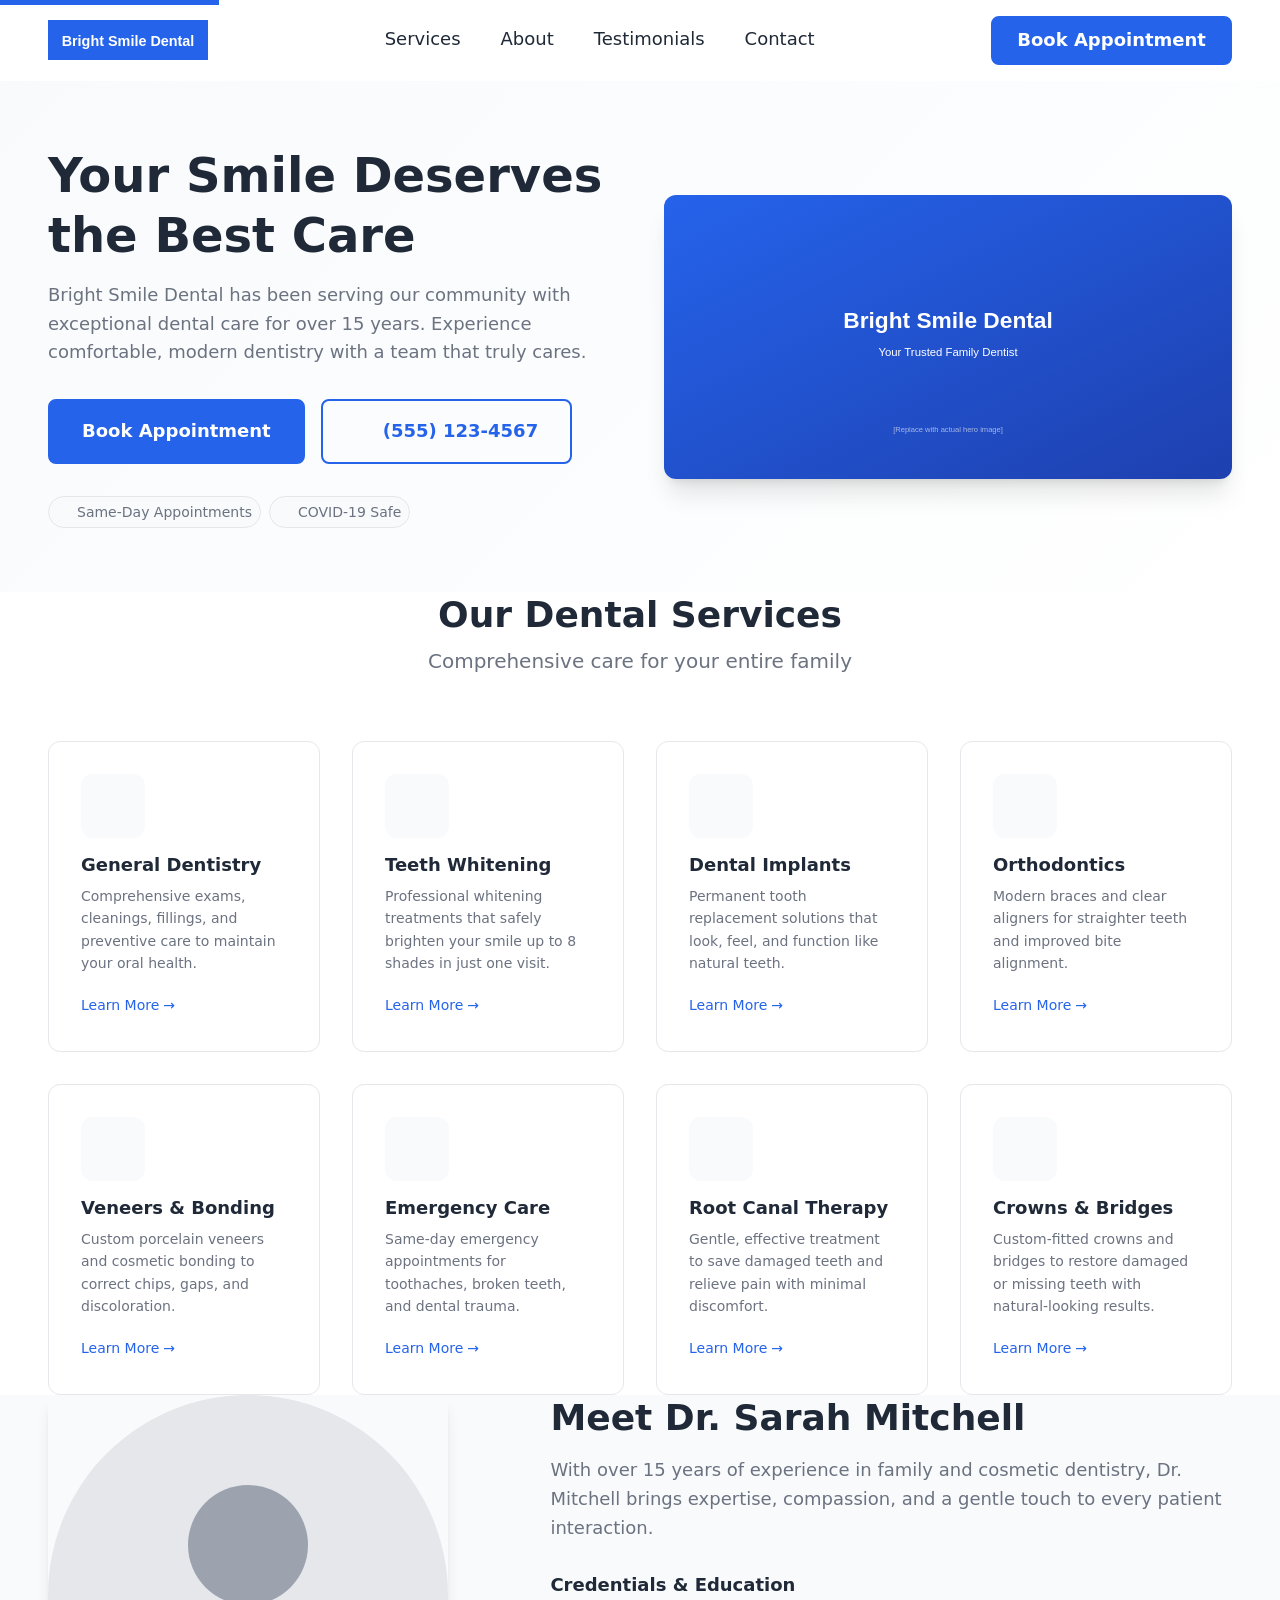
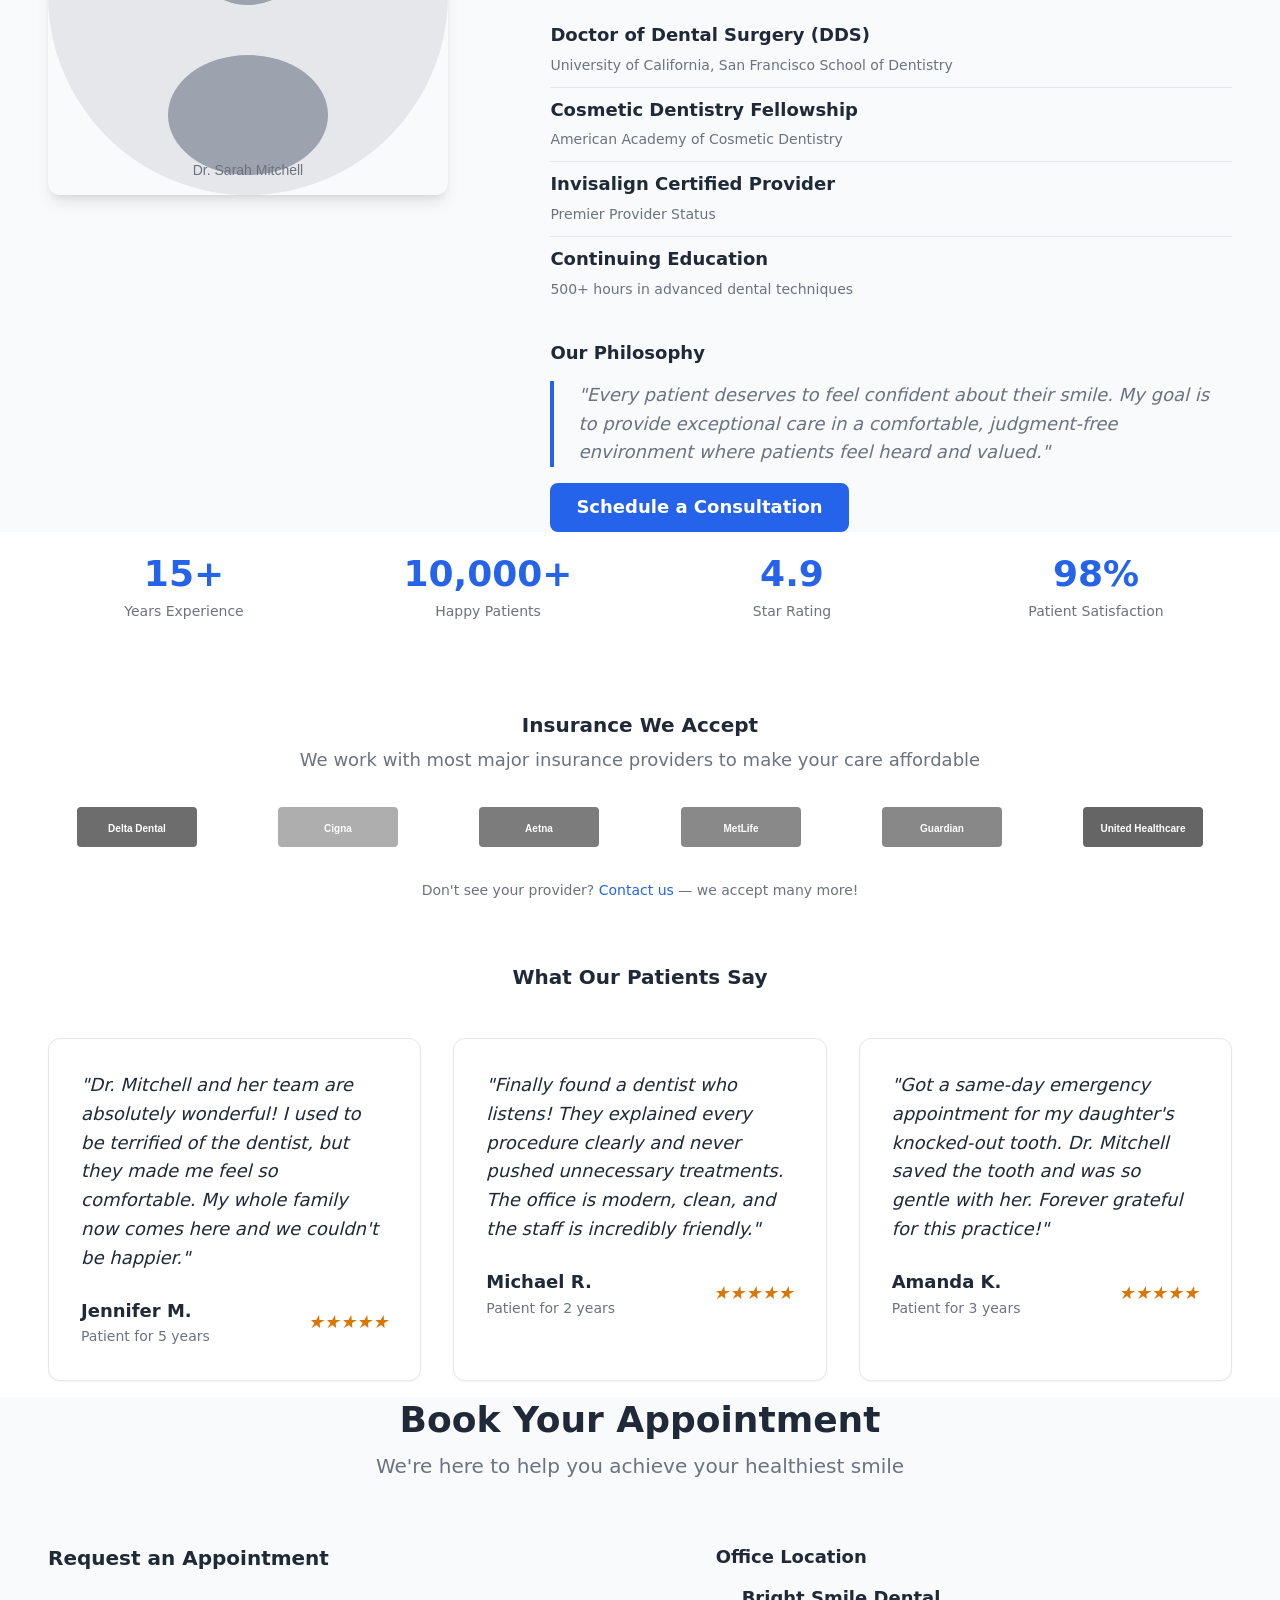
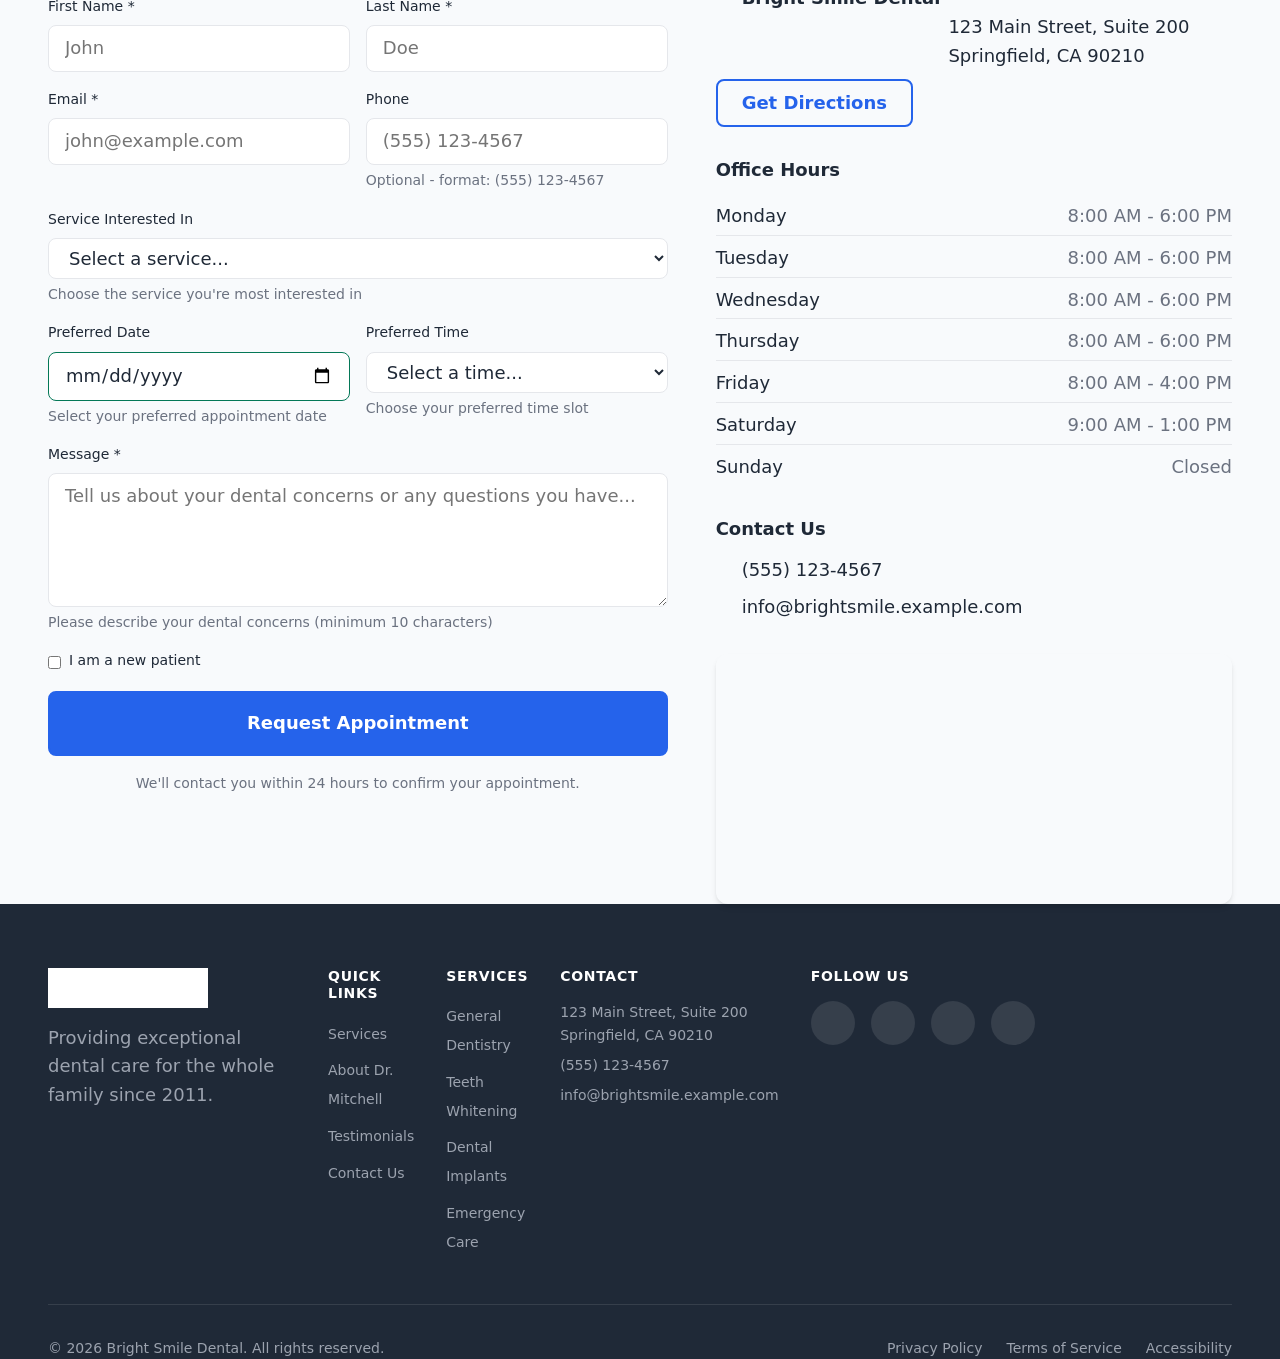
==== index.html @ 05faec95 "feat(a11y): Add aria-labels to service card Learn More links" ====
<!DOCTYPE html>
<html lang="en">
<head>
  <meta charset="UTF-8">
  <meta name="viewport" content="width=device-width, initial-scale=1.0">
  <meta name="description" content="Bright Smile Dental - Professional dental care in your community. Offering general dentistry, cosmetic procedures, and emergency services. Book your appointment today.">
  <meta name="keywords" content="dentist, dental care, teeth cleaning, cosmetic dentistry, dental implants, teeth whitening, emergency dentist">
  <meta name="author" content="Bright Smile Dental">
  <meta name="robots" content="index, follow">
  
  <!-- Open Graph -->
  <meta property="og:title" content="Bright Smile Dental - Your Trusted Family Dentist">
  <meta property="og:description" content="Professional dental care for the whole family. Book your appointment today.">
  <meta property="og:type" content="website">
  <meta property="og:url" content="https://brightsmile.example.com">
  <meta property="og:image" content="images/hero/og-placeholder.svg">
  <meta property="og:site_name" content="Bright Smile Dental">
  
  <!-- Twitter Card -->
  <meta name="twitter:card" content="summary_large_image">
  <meta name="twitter:title" content="Bright Smile Dental - Your Trusted Family Dentist">
  <meta name="twitter:description" content="Professional dental care for the whole family. Book your appointment today.">
  <meta name="twitter:image" content="images/hero/og-placeholder.svg">
  
  <title>Bright Smile Dental - Your Trusted Family Dentist</title>
  
  <!-- Favicon -->
  <link rel="icon" type="image/svg+xml" href="images/logo.svg">
  
  <!-- Stylesheets -->
  <link rel="stylesheet" href="css/styles.css">
  
  <!-- Canonical URL -->
  <link rel="canonical" href="https://brightsmile.example.com/">
  
  <!-- JSON-LD Structured Data for Local Business (Dentist) -->
  <script type="application/ld+json">
  {
    "@context": "https://schema.org",
    "@type": "Dentist",
    "name": "Bright Smile Dental",
    "description": "Professional dental care for the whole family. Offering general dentistry, cosmetic procedures, dental implants, orthodontics, and emergency services.",
    "url": "https://brightsmile.example.com",
    "telephone": "+1-555-123-4567",
    "email": "info@brightsmile.example.com",
    "address": {
      "@type": "PostalAddress",
      "streetAddress": "123 Main Street, Suite 200",
      "addressLocality": "Springfield",
      "addressRegion": "CA",
      "postalCode": "90210",
      "addressCountry": "US"
    },
    "geo": {
      "@type": "GeoCoordinates",
      "latitude": "34.0522",
      "longitude": "-118.2437"
    },
    "openingHoursSpecification": [
      {
        "@type": "OpeningHoursSpecification",
        "dayOfWeek": ["Monday", "Tuesday", "Wednesday", "Thursday"],
        "opens": "08:00",
        "closes": "18:00"
      },
      {
        "@type": "OpeningHoursSpecification",
        "dayOfWeek": "Friday",
        "opens": "08:00",
        "closes": "16:00"
      },
      {
        "@type": "OpeningHoursSpecification",
        "dayOfWeek": "Saturday",
        "opens": "09:00",
        "closes": "13:00"
      }
    ],
    "priceRange": "$$",
    "image": "https://brightsmile.example.com/images/hero/og-placeholder.svg",
    "sameAs": [
      "https://facebook.com/brightsmile",
      "https://instagram.com/brightsmile",
      "https://twitter.com/brightsmile",
      "https://linkedin.com/company/brightsmile"
    ],
    "hasOfferCatalog": {
      "@type": "OfferCatalog",
      "name": "Dental Services",
      "itemListElement": [
        {
          "@type": "Offer",
          "itemOffered": {
            "@type": "Service",
            "name": "General Dentistry"
          }
        },
        {
          "@type": "Offer",
          "itemOffered": {
            "@type": "Service",
            "name": "Teeth Whitening"
          }
        },
        {
          "@type": "Offer",
          "itemOffered": {
            "@type": "Service",
            "name": "Dental Implants"
          }
        },
        {
          "@type": "Offer",
          "itemOffered": {
            "@type": "Service",
            "name": "Orthodontics"
          }
        },
        {
          "@type": "Offer",
          "itemOffered": {
            "@type": "Service",
            "name": "Veneers & Bonding"
          }
        },
        {
          "@type": "Offer",
          "itemOffered": {
            "@type": "Service",
            "name": "Emergency Dental Care"
          }
        }
      ]
    }
  }
  </script>
</head>
<body>
  <!-- Skip to main content link for accessibility -->
  <a href="#main" class="skip-link">Skip to main content</a>

  <!-- ============================================
       SECTION 1: HEADER
       Logo, Navigation, CTA Button
       ============================================ -->
  <header id="header" class="header" role="banner">
    <div class="container">
      <nav class="nav" role="navigation" aria-label="Main navigation">
        <a href="#" class="logo" aria-label="Bright Smile Dental - Home">
          <img src="images/logo.svg" alt="Bright Smile Dental logo" width="180" height="50">
        </a>
        
        <button type="button" class="nav-toggle" aria-expanded="false" aria-controls="nav-menu" aria-label="Toggle navigation menu">
          <span class="hamburger"></span>
        </button>
        
        <ul id="nav-menu" class="nav-menu">
          <li><a href="#services">Services</a></li>
          <li><a href="#about">About</a></li>
          <li><a href="#trust">Testimonials</a></li>
          <li><a href="#contact">Contact</a></li>
        </ul>
        
        <a href="#contact" class="btn btn--primary nav-cta">Book Appointment</a>
      </nav>
    </div>
  </header>

  <!-- ============================================
       SECTION 2: HERO
       Practice Name, Tagline, Book CTA
       ============================================ -->
  <section id="hero" class="hero" aria-labelledby="hero-title">
    <div class="container">
      <div class="hero-content">
        <h1 id="hero-title" class="hero-title">
          Your Smile Deserves the Best Care
        </h1>
        <p class="hero-tagline">
          Bright Smile Dental has been serving our community with exceptional dental care for over 15 years. 
          Experience comfortable, modern dentistry with a team that truly cares.
        </p>
        <div class="hero-ctas">
          <a href="#contact" class="btn btn--primary btn--large">Book Appointment</a>
          <a href="tel:+15551234567" class="btn btn--secondary btn--large">
            <svg class="icon" aria-hidden="true" width="20" height="20">
              <use href="images/icons/phone.svg#icon"></use>
            </svg>
            (555) 123-4567
          </a>
        </div>
        <div class="hero-badges">
          <span class="badge">
            <svg class="icon" aria-hidden="true" width="16" height="16">
              <use href="images/icons/clock.svg#icon"></use>
            </svg>
            Same-Day Appointments
          </span>
          <span class="badge">
            <svg class="icon" aria-hidden="true" width="16" height="16">
              <use href="images/icons/shield.svg#icon"></use>
            </svg>
            COVID-19 Safe
          </span>
        </div>
      </div>
      <div class="hero-image">
        <img src="images/hero/hero-placeholder.svg" alt="Friendly dentist smiling with patient in modern dental office" width="600" height="400" loading="eager">
      </div>
    </div>
  </section>

  <main id="main" role="main">
    
    <!-- ============================================
         SECTION 3: SERVICES
         6-8 Dental Service Cards
         ============================================ -->
    <section id="services" class="services" aria-labelledby="services-title">
      <div class="container">
        <header class="section-header">
          <h2 id="services-title">Our Dental Services</h2>
          <p class="section-subtitle">Comprehensive care for your entire family</p>
        </header>
        
        <div class="services-grid">
          <!-- Service Card 1 -->
          <article class="service-card">
            <div class="service-icon" aria-hidden="true">
              <svg width="48" height="48">
                <use href="images/icons/cleaning.svg#icon"></use>
              </svg>
            </div>
            <h3>General Dentistry</h3>
            <p>Comprehensive exams, cleanings, fillings, and preventive care to maintain your oral health.</p>
            <a href="#contact" class="service-link" aria-label="Learn more about General Dentistry">Learn More</a>
          </article>
          
          <!-- Service Card 2 -->
          <article class="service-card">
            <div class="service-icon" aria-hidden="true">
              <svg width="48" height="48">
                <use href="images/icons/whitening.svg#icon"></use>
              </svg>
            </div>
            <h3>Teeth Whitening</h3>
            <p>Professional whitening treatments that safely brighten your smile up to 8 shades in just one visit.</p>
            <a href="#contact" class="service-link" aria-label="Learn more about Teeth Whitening">Learn More</a>
          </article>
          
          <!-- Service Card 3 -->
          <article class="service-card">
            <div class="service-icon" aria-hidden="true">
              <svg width="48" height="48">
                <use href="images/icons/implant.svg#icon"></use>
              </svg>
            </div>
            <h3>Dental Implants</h3>
            <p>Permanent tooth replacement solutions that look, feel, and function like natural teeth.</p>
            <a href="#contact" class="service-link" aria-label="Learn more about Dental Implants">Learn More</a>
          </article>
          
          <!-- Service Card 4 -->
          <article class="service-card">
            <div class="service-icon" aria-hidden="true">
              <svg width="48" height="48">
                <use href="images/icons/braces.svg#icon"></use>
              </svg>
            </div>
            <h3>Orthodontics</h3>
            <p>Modern braces and clear aligners for straighter teeth and improved bite alignment.</p>
            <a href="#contact" class="service-link" aria-label="Learn more about Orthodontics">Learn More</a>
          </article>
          
          <!-- Service Card 5 -->
          <article class="service-card">
            <div class="service-icon" aria-hidden="true">
              <svg width="48" height="48">
                <use href="images/icons/veneers.svg#icon"></use>
              </svg>
            </div>
            <h3>Veneers & Bonding</h3>
            <p>Custom porcelain veneers and cosmetic bonding to correct chips, gaps, and discoloration.</p>
            <a href="#contact" class="service-link" aria-label="Learn more about Veneers and Bonding">Learn More</a>
          </article>
          
          <!-- Service Card 6 -->
          <article class="service-card">
            <div class="service-icon" aria-hidden="true">
              <svg width="48" height="48">
                <use href="images/icons/emergency.svg#icon"></use>
              </svg>
            </div>
            <h3>Emergency Care</h3>
            <p>Same-day emergency appointments for toothaches, broken teeth, and dental trauma.</p>
            <a href="#contact" class="service-link" aria-label="Learn more about Emergency Care">Learn More</a>
          </article>
          
          <!-- Service Card 7 -->
          <article class="service-card">
            <div class="service-icon" aria-hidden="true">
              <svg width="48" height="48">
                <use href="images/icons/root-canal.svg#icon"></use>
              </svg>
            </div>
            <h3>Root Canal Therapy</h3>
            <p>Gentle, effective treatment to save damaged teeth and relieve pain with minimal discomfort.</p>
            <a href="#contact" class="service-link" aria-label="Learn more about Root Canal Therapy">Learn More</a>
          </article>
          
          <!-- Service Card 8 -->
          <article class="service-card">
            <div class="service-icon" aria-hidden="true">
              <svg width="48" height="48">
                <use href="images/icons/crown.svg#icon"></use>
              </svg>
            </div>
            <h3>Crowns & Bridges</h3>
            <p>Custom-fitted crowns and bridges to restore damaged or missing teeth with natural-looking results.</p>
            <a href="#contact" class="service-link">Learn More</a>
          </article>
        </div>
      </div>
    </section>

    <!-- ============================================
         SECTION 4: ABOUT
         Dentist Bio, Credentials, Photo
         ============================================ -->
    <section id="about" class="about" aria-labelledby="about-title">
      <div class="container">
        <div class="about-content">
          <div class="about-image">
            <img src="images/doctor-portrait.svg" alt="Dr. Sarah Mitchell, DDS - Lead Dentist at Bright Smile Dental" width="400" height="500" loading="lazy">
          </div>
          
          <div class="about-text">
            <h2 id="about-title">Meet Dr. Sarah Mitchell</h2>
            <p class="about-intro">
              With over 15 years of experience in family and cosmetic dentistry, Dr. Mitchell brings 
              expertise, compassion, and a gentle touch to every patient interaction.
            </p>
            
            <div class="about-credentials">
              <h3>Credentials & Education</h3>
              <ul class="credentials-list">
                <li>
                  <strong>Doctor of Dental Surgery (DDS)</strong>
                  <span>University of California, San Francisco School of Dentistry</span>
                </li>
                <li>
                  <strong>Cosmetic Dentistry Fellowship</strong>
                  <span>American Academy of Cosmetic Dentistry</span>
                </li>
                <li>
                  <strong>Invisalign Certified Provider</strong>
                  <span>Premier Provider Status</span>
                </li>
                <li>
                  <strong>Continuing Education</strong>
                  <span>500+ hours in advanced dental techniques</span>
                </li>
              </ul>
            </div>
            
            <div class="about-philosophy">
              <h3>Our Philosophy</h3>
              <blockquote>
                "Every patient deserves to feel confident about their smile. My goal is to provide 
                exceptional care in a comfortable, judgment-free environment where patients feel 
                heard and valued."
              </blockquote>
            </div>
            
            <a href="#contact" class="btn btn--primary">Schedule a Consultation</a>
          </div>
        </div>
      </div>
    </section>

    <!-- ============================================
         SECTION 5: TRUST SIGNALS
         Insurance, Testimonials, Stats
         ============================================ -->
    <section id="trust" class="trust" aria-labelledby="trust-title">
      <div class="container">
        
        <!-- Stats -->
        <div class="stats-section" aria-label="Practice statistics">
          <h2 id="trust-title" class="visually-hidden">Why Patients Trust Us</h2>
          
          <div class="stats-grid">
            <div class="stat-item">
              <span class="stat-number" aria-label="15 years">15+</span>
              <span class="stat-label">Years Experience</span>
            </div>
            <div class="stat-item">
              <span class="stat-number" aria-label="10,000 patients">10,000+</span>
              <span class="stat-label">Happy Patients</span>
            </div>
            <div class="stat-item">
              <span class="stat-number" aria-label="4.9 out of 5 stars">4.9</span>
              <span class="stat-label">Star Rating</span>
            </div>
            <div class="stat-item">
              <span class="stat-number" aria-label="98 percent satisfaction">98%</span>
              <span class="stat-label">Patient Satisfaction</span>
            </div>
          </div>
        </div>
        
        <!-- Insurance Accepted -->
        <div class="insurance-section" aria-labelledby="insurance-title">
          <h3 id="insurance-title">Insurance We Accept</h3>
          <p class="insurance-subtitle">We work with most major insurance providers to make your care affordable</p>
          
          <div class="insurance-logos" aria-label="Accepted insurance providers">
            <div class="insurance-logo">
              <img src="images/icons/insurance-delta.svg" alt="Delta Dental" width="120" height="40" loading="lazy">
            </div>
            <div class="insurance-logo">
              <img src="images/icons/insurance-cigna.svg" alt="Cigna" width="120" height="40" loading="lazy">
            </div>
            <div class="insurance-logo">
              <img src="images/icons/insurance-aetna.svg" alt="Aetna" width="120" height="40" loading="lazy">
            </div>
            <div class="insurance-logo">
              <img src="images/icons/insurance-metlife.svg" alt="MetLife" width="120" height="40" loading="lazy">
            </div>
            <div class="insurance-logo">
              <img src="images/icons/insurance-guardian.svg" alt="Guardian" width="120" height="40" loading="lazy">
            </div>
            <div class="insurance-logo">
              <img src="images/icons/insurance-united.svg" alt="United Healthcare" width="120" height="40" loading="lazy">
            </div>
          </div>
          
          <p class="insurance-note">Don't see your provider? <a href="#contact">Contact us</a> — we accept many more!</p>
        </div>
        
        <!-- Testimonials -->
        <div class="testimonials-section" aria-labelledby="testimonials-title">
          <h3 id="testimonials-title">What Our Patients Say</h3>
          
          <div class="testimonials-grid">
            <blockquote class="testimonial-card">
              <div class="testimonial-content">
                <p>"Dr. Mitchell and her team are absolutely wonderful! I used to be terrified of the dentist, 
                but they made me feel so comfortable. My whole family now comes here and we couldn't be happier."</p>
              </div>
              <footer class="testimonial-author">
                <cite>
                  <span class="author-name">Jennifer M.</span>
                  <span class="author-detail">Patient for 5 years</span>
                </cite>
                <div class="testimonial-rating" role="img" aria-label="5 out of 5 stars">
                  <span aria-hidden="true">★★★★★</span>
                </div>
              </footer>
            </blockquote>
            
            <blockquote class="testimonial-card">
              <div class="testimonial-content">
                <p>"Finally found a dentist who listens! They explained every procedure clearly and never 
                pushed unnecessary treatments. The office is modern, clean, and the staff is incredibly friendly."</p>
              </div>
              <footer class="testimonial-author">
                <cite>
                  <span class="author-name">Michael R.</span>
                  <span class="author-detail">Patient for 2 years</span>
                </cite>
                <div class="testimonial-rating" role="img" aria-label="5 out of 5 stars">
                  <span aria-hidden="true">★★★★★</span>
                </div>
              </footer>
            </blockquote>
            
            <blockquote class="testimonial-card">
              <div class="testimonial-content">
                <p>"Got a same-day emergency appointment for my daughter's knocked-out tooth. Dr. Mitchell 
                saved the tooth and was so gentle with her. Forever grateful for this practice!"</p>
              </div>
              <footer class="testimonial-author">
                <cite>
                  <span class="author-name">Amanda K.</span>
                  <span class="author-detail">Patient for 3 years</span>
                </cite>
                <div class="testimonial-rating" role="img" aria-label="5 out of 5 stars">
                  <span aria-hidden="true">★★★★★</span>
                </div>
              </footer>
            </blockquote>
          </div>
        </div>
        
      </div>
    </section>

    <!-- ============================================
         SECTION 6: CONTACT
         Form, Address, Hours, Map
         ============================================ -->
    <section id="contact" class="contact" aria-labelledby="contact-title">
      <div class="container">
        <header class="section-header">
          <h2 id="contact-title">Book Your Appointment</h2>
          <p class="section-subtitle">We're here to help you achieve your healthiest smile</p>
        </header>
        
        <div class="contact-content">
          <!-- Contact Form -->
          <div class="contact-form-wrapper">
            <h3>Request an Appointment</h3>
            <form 
              name="contact" 
              method="POST" 
              data-netlify="true" 
              netlify-honeypot="bot-field"
              action="/thank-you"
              class="contact-form"
            >
              <input type="hidden" name="form-name" value="contact">
              <p class="visually-hidden">
                <label>Don't fill this out if you're human: <input name="bot-field"></label>
              </p>
              
              <div class="form-row">
                <div class="form-group">
                  <label for="firstName">First Name <span aria-hidden="true">*</span><span class="required-text visually-hidden">required</span></label>
                  <input 
                    type="text" 
                    id="firstName" 
                    name="firstName" 
                    required 
                    autocomplete="given-name" 
                    placeholder="John"
                    minlength="2"
                    maxlength="50"
                    aria-describedby="firstName-error"
                  >
                  <span id="firstName-error" class="form-error" role="alert" aria-live="polite"></span>
                </div>
                <div class="form-group">
                  <label for="lastName">Last Name <span aria-hidden="true">*</span><span class="required-text visually-hidden">required</span></label>
                  <input 
                    type="text" 
                    id="lastName" 
                    name="lastName" 
                    required 
                    autocomplete="family-name" 
                    placeholder="Doe"
                    minlength="2"
                    maxlength="50"
                    aria-describedby="lastName-error"
                  >
                  <span id="lastName-error" class="form-error" role="alert" aria-live="polite"></span>
                </div>
              </div>
              
              <div class="form-row">
                <div class="form-group">
                  <label for="email">Email <span aria-hidden="true">*</span><span class="required-text visually-hidden">required</span></label>
                  <input 
                    type="email" 
                    id="email" 
                    name="email" 
                    required 
                    autocomplete="email" 
                    placeholder="john@example.com"
                    aria-describedby="email-error"
                  >
                  <span id="email-error" class="form-error" role="alert" aria-live="polite"></span>
                </div>
                <div class="form-group">
                  <label for="phone">Phone</label>
                  <input 
                    type="tel" 
                    id="phone" 
                    name="phone" 
                    autocomplete="tel" 
                    placeholder="(555) 123-4567"
                    pattern="[0-9\(\)\-\s\+]*"
                    aria-describedby="phone-error phone-hint"
                  >
                  <span id="phone-hint" class="form-hint">Optional - format: (555) 123-4567</span>
                  <span id="phone-error" class="form-error" role="alert" aria-live="polite"></span>
                </div>
              </div>
              
              <div class="form-group">
                <label for="service">Service Interested In</label>
                <select id="service" name="service" aria-describedby="service-hint">
                  <option value="">Select a service...</option>
                  <option value="general">General Dentistry & Checkup</option>
                  <option value="whitening">Teeth Whitening</option>
                  <option value="implants">Dental Implants</option>
                  <option value="orthodontics">Orthodontics / Invisalign</option>
                  <option value="veneers">Veneers & Bonding</option>
                  <option value="emergency">Emergency Care</option>
                  <option value="other">Other / Not Sure</option>
                </select>
                <span id="service-hint" class="form-hint">Choose the service you're most interested in</span>
              </div>
              
              <div class="form-row">
                <div class="form-group">
                  <label for="preferredDate">Preferred Date</label>
                  <input 
                    type="date" 
                    id="preferredDate" 
                    name="preferredDate"
                    aria-describedby="date-hint"
                  >
                  <span id="date-hint" class="form-hint">Select your preferred appointment date</span>
                </div>
                <div class="form-group">
                  <label for="preferredTime">Preferred Time</label>
                  <select id="preferredTime" name="preferredTime" aria-describedby="time-hint">
                    <option value="">Select a time...</option>
                    <option value="morning">Morning (8am - 12pm)</option>
                    <option value="afternoon">Afternoon (12pm - 5pm)</option>
                    <option value="flexible">I'm Flexible</option>
                  </select>
                  <span id="time-hint" class="form-hint">Choose your preferred time slot</span>
                </div>
              </div>
              
              <div class="form-group">
                <label for="message">Message <span aria-hidden="true">*</span><span class="required-text visually-hidden">required</span></label>
                <textarea 
                  id="message" 
                  name="message" 
                  rows="4" 
                  required
                  minlength="10"
                  maxlength="1000"
                  placeholder="Tell us about your dental concerns or any questions you have..."
                  aria-describedby="message-error message-hint"
                ></textarea>
                <span id="message-hint" class="form-hint">Please describe your dental concerns (minimum 10 characters)</span>
                <span id="message-error" class="form-error" role="alert" aria-live="polite"></span>
              </div>
              
              <div class="form-group">
                <label class="checkbox-label">
                  <input type="checkbox" name="newPatient" value="yes" id="newPatient">
                  <span>I am a new patient</span>
                </label>
              </div>
              
              <button type="submit" class="btn btn--primary btn--large btn--full">
                Request Appointment
              </button>
              
              <p class="form-note">
                <small>We'll contact you within 24 hours to confirm your appointment.</small>
              </p>
            </form>
          </div>
          
          <!-- Contact Info -->
          <div class="contact-info">
            <div class="contact-info-block">
              <h3>Office Location</h3>
              <address>
                <p>
                  <svg class="icon" aria-hidden="true" width="20" height="20">
                    <use href="images/icons/location.svg#icon"></use>
                  </svg>
                  <strong>Bright Smile Dental</strong><br>
                  123 Main Street, Suite 200<br>
                  Springfield, CA 90210
                </p>
              </address>
              <a href="https://maps.google.com/?q=123+Main+Street+Springfield+CA+90210" 
                 target="_blank" 
                 rel="noopener noreferrer" 
                 class="btn btn--secondary">
                Get Directions
              </a>
            </div>
            
            <div class="contact-info-block">
              <h3>Office Hours</h3>
              <dl class="hours-list">
                <div class="hours-row">
                  <dt>Monday</dt>
                  <dd>8:00 AM - 6:00 PM</dd>
                </div>
                <div class="hours-row">
                  <dt>Tuesday</dt>
                  <dd>8:00 AM - 6:00 PM</dd>
                </div>
                <div class="hours-row">
                  <dt>Wednesday</dt>
                  <dd>8:00 AM - 6:00 PM</dd>
                </div>
                <div class="hours-row">
                  <dt>Thursday</dt>
                  <dd>8:00 AM - 6:00 PM</dd>
                </div>
                <div class="hours-row">
                  <dt>Friday</dt>
                  <dd>8:00 AM - 4:00 PM</dd>
                </div>
                <div class="hours-row">
                  <dt>Saturday</dt>
                  <dd>9:00 AM - 1:00 PM</dd>
                </div>
                <div class="hours-row">
                  <dt>Sunday</dt>
                  <dd>Closed</dd>
                </div>
              </dl>
            </div>
            
            <div class="contact-info-block">
              <h3>Contact Us</h3>
              <ul class="contact-links">
                <li>
                  <a href="tel:+15551234567">
                    <svg class="icon" aria-hidden="true" width="20" height="20">
                      <use href="images/icons/phone.svg#icon"></use>
                    </svg>
                    (555) 123-4567
                  </a>
                </li>
                <li>
                  <a href="mailto:info@brightsmile.example.com">
                    <svg class="icon" aria-hidden="true" width="20" height="20">
                      <use href="images/icons/email.svg#icon"></use>
                    </svg>
                    info@brightsmile.example.com
                  </a>
                </li>
              </ul>
            </div>
            
            <!-- Google Maps Embed -->
            <div class="map-container">
              <iframe 
                src="https://www.google.com/maps/embed?pb=!1m18!1m12!1m3!1d3305.7152203584424!2d-118.40023518503315!3d34.05223928060317!2m3!1f0!2f0!3f0!3m2!1i1024!2i768!4f13.1!3m3!1m2!1s0x80c2bc04d6d147ab%3A0xd6c7c379fd081ed1!2sBeverly%20Hills%2C%20CA%2090210!5e0!3m2!1sen!2sus!4v1234567890123!5m2!1sen!2sus"
                width="100%"
                height="250"
                style="border:0;"
                allowfullscreen=""
                loading="lazy"
                referrerpolicy="no-referrer-when-downgrade"
                title="Bright Smile Dental office location on Google Maps">
              </iframe>
            </div>
          </div>
        </div>
      </div>
    </section>

  </main>

  <!-- ============================================
       SECTION 7: FOOTER
       Links, Social, Copyright
       ============================================ -->
  <footer id="footer" class="footer" role="contentinfo">
    <div class="container">
      <div class="footer-content">
        
        <!-- Footer Brand -->
        <div class="footer-brand">
          <a href="#" class="footer-logo" aria-label="Bright Smile Dental - Home">
            <img src="images/logo.svg" alt="Bright Smile Dental" width="180" height="50">
          </a>
          <p class="footer-tagline">
            Providing exceptional dental care for the whole family since 2011.
          </p>
        </div>
        
        <!-- Footer Navigation -->
        <nav class="footer-nav" aria-label="Footer navigation">
          <div class="footer-nav-section">
            <h3>Quick Links</h3>
            <ul>
              <li><a href="#services">Services</a></li>
              <li><a href="#about">About Dr. Mitchell</a></li>
              <li><a href="#trust">Testimonials</a></li>
              <li><a href="#contact">Contact Us</a></li>
            </ul>
          </div>
          
          <div class="footer-nav-section">
            <h3>Services</h3>
            <ul>
              <li><a href="#contact">General Dentistry</a></li>
              <li><a href="#contact">Teeth Whitening</a></li>
              <li><a href="#contact">Dental Implants</a></li>
              <li><a href="#contact">Emergency Care</a></li>
            </ul>
          </div>
          
          <div class="footer-nav-section">
            <h3>Contact</h3>
            <address>
              <p>123 Main Street, Suite 200<br>Springfield, CA 90210</p>
              <p><a href="tel:+15551234567">(555) 123-4567</a></p>
              <p><a href="mailto:info@brightsmile.example.com">info@brightsmile.example.com</a></p>
            </address>
          </div>
        </nav>
        
        <!-- Social Links -->
        <div class="footer-social">
          <h3>Follow Us</h3>
          <div class="social-links">
            <a href="https://facebook.com/brightsmile" target="_blank" rel="noopener noreferrer" aria-label="Follow us on Facebook">
              <svg class="icon" aria-hidden="true" width="24" height="24">
                <use href="images/icons/facebook.svg#icon"></use>
              </svg>
            </a>
            <a href="https://instagram.com/brightsmile" target="_blank" rel="noopener noreferrer" aria-label="Follow us on Instagram">
              <svg class="icon" aria-hidden="true" width="24" height="24">
                <use href="images/icons/instagram.svg#icon"></use>
              </svg>
            </a>
            <a href="https://twitter.com/brightsmile" target="_blank" rel="noopener noreferrer" aria-label="Follow us on Twitter">
              <svg class="icon" aria-hidden="true" width="24" height="24">
                <use href="images/icons/twitter.svg#icon"></use>
              </svg>
            </a>
            <a href="https://linkedin.com/company/brightsmile" target="_blank" rel="noopener noreferrer" aria-label="Follow us on LinkedIn">
              <svg class="icon" aria-hidden="true" width="24" height="24">
                <use href="images/icons/linkedin.svg#icon"></use>
              </svg>
            </a>
          </div>
        </div>
        
      </div>
      
      <!-- Footer Bottom -->
      <div class="footer-bottom">
        <p class="copyright">
          &copy; <span id="current-year">2024</span> Bright Smile Dental. All rights reserved.
        </p>
        <nav class="footer-legal" aria-label="Legal">
          <a href="#">Privacy Policy</a>
          <a href="#">Terms of Service</a>
          <a href="#">Accessibility</a>
        </nav>
      </div>
    </div>
  </footer>

  <!-- Scripts -->
  <script src="js/main.js" defer></script>
</body>
</html>
---- css/styles.css ----
/* ==========================================================================
   STYLES.css - Main Entry Point
   Imports all CSS modules for the dentist landing page
   
   Structure:
   1. Base - Reset, variables, typography
   2. Layout - Grid, containers, section spacing
   3. Components - Buttons, cards, forms, navigation
   ========================================================================== */

@import url('./base.css');
@import url('./layout.css');
@import url('./components.css');

/* ==========================================================================
   ADDITIONAL GLOBAL STYLES
   ========================================================================== */

/* Smooth scrolling for anchor links */
@media (prefers-reduced-motion: no-preference) {
  html {
    scroll-behavior: smooth;
  }
}

/* Reduced motion preference */
@media (prefers-reduced-motion: reduce) {
  *,
  *::before,
  *::after {
    animation-duration: 0.01ms !important;
    animation-iteration-count: 1 !important;
    transition-duration: 0.01ms !important;
    scroll-behavior: auto !important;
  }
}

/* High contrast mode adjustments */
@media (prefers-contrast: high) {
  :root {
    --color-border: var(--color-text);
    --color-text-light: var(--color-text);
  }
}

/* Print styles */
@media print {
  .header,
  .hero-ctas,
  .nav-toggle,
  .footer-social,
  .contact-form-wrapper,
  .btn {
    display: none !important;
  }
  
  body {
    font-size: 12pt;
    line-height: 1.5;
    color: #000;
    background: #fff;
  }
  
  a {
    color: #000;
    text-decoration: underline;
  }
  
  .container {
    max-width: 100%;
    padding: 0;
  }
}
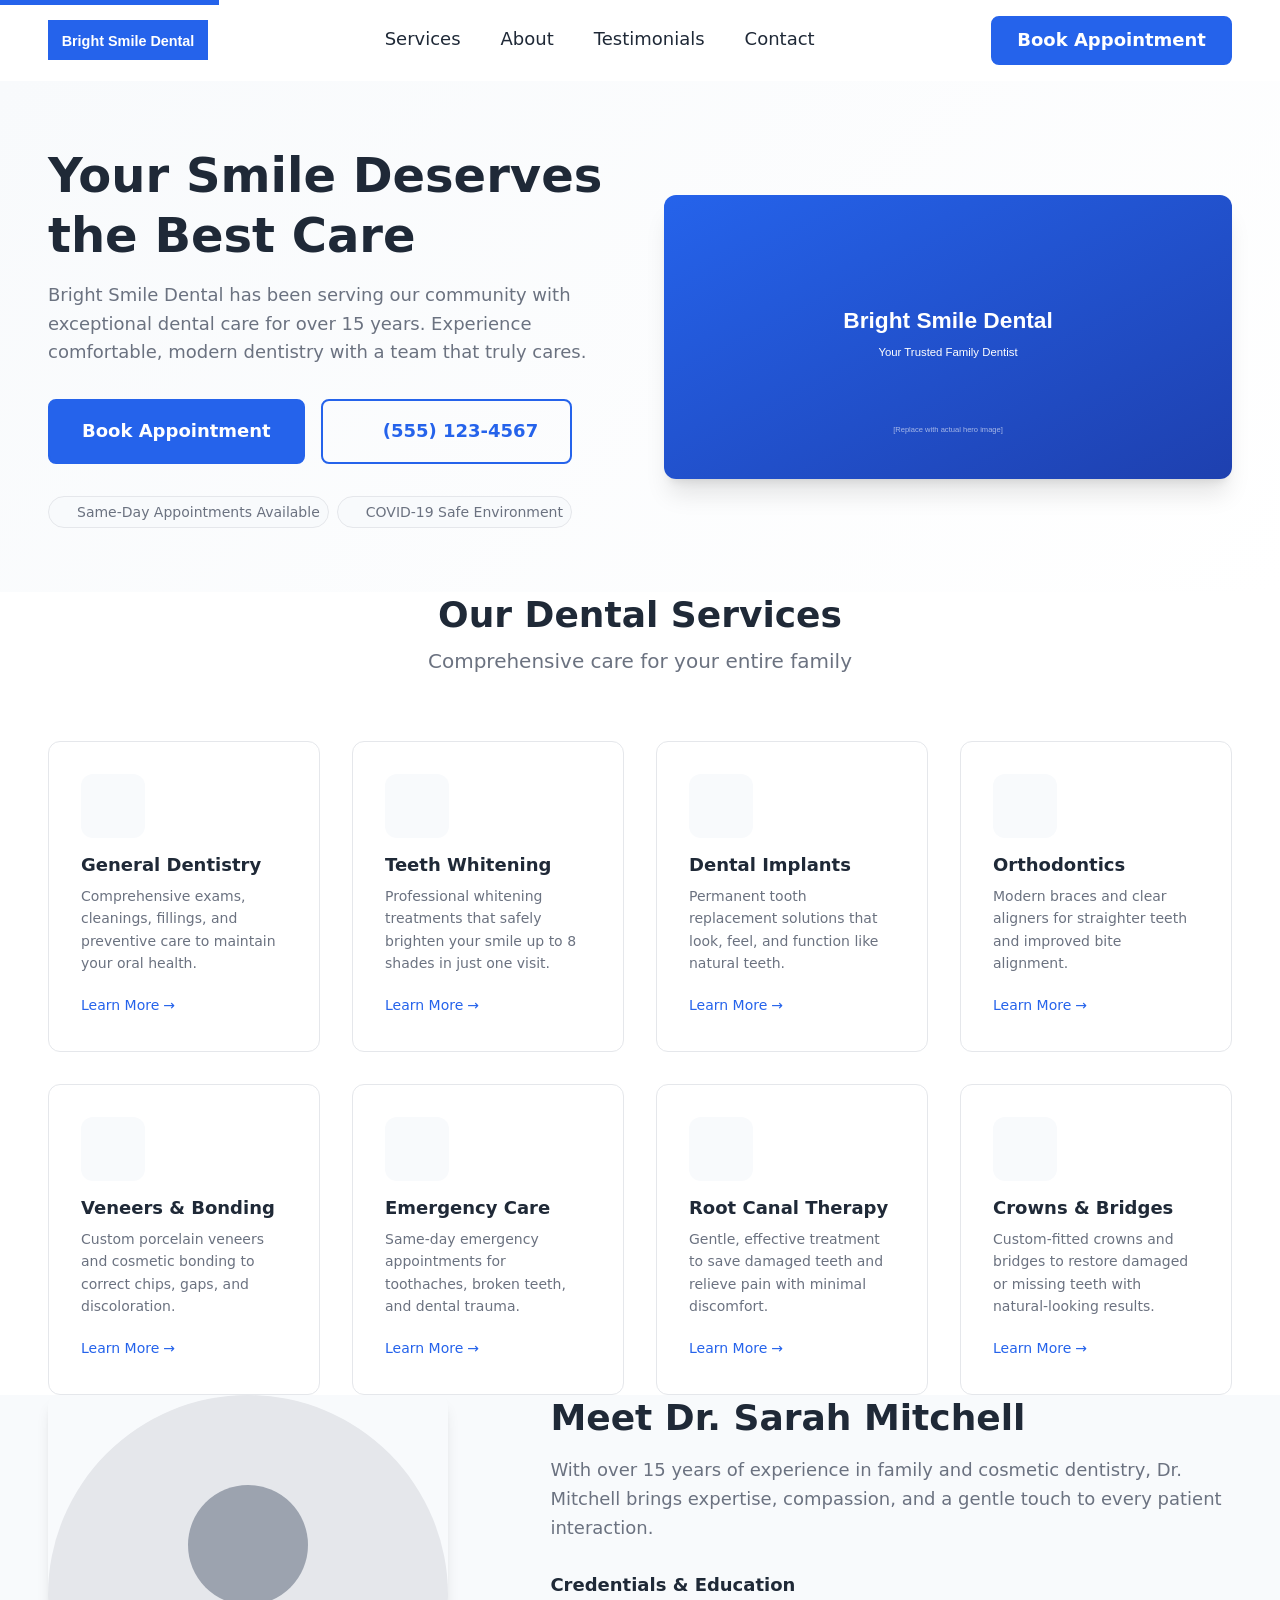
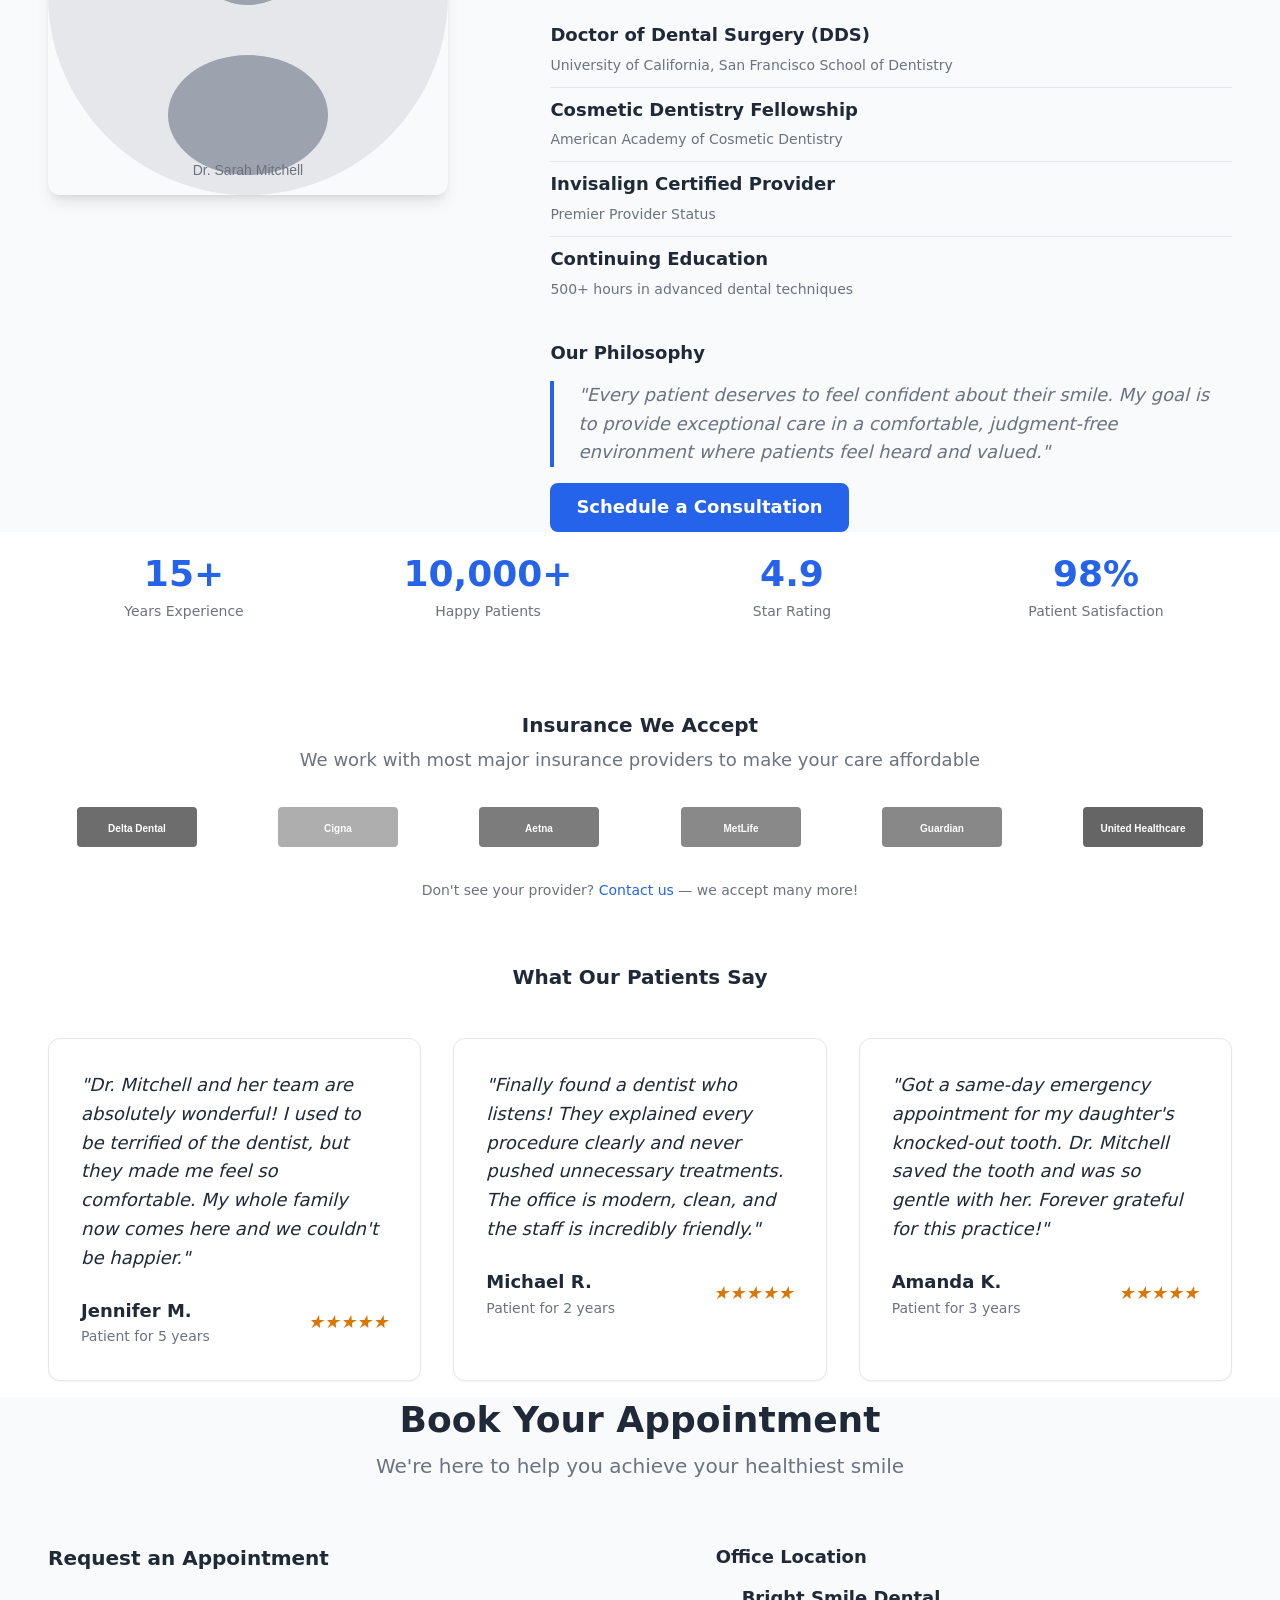
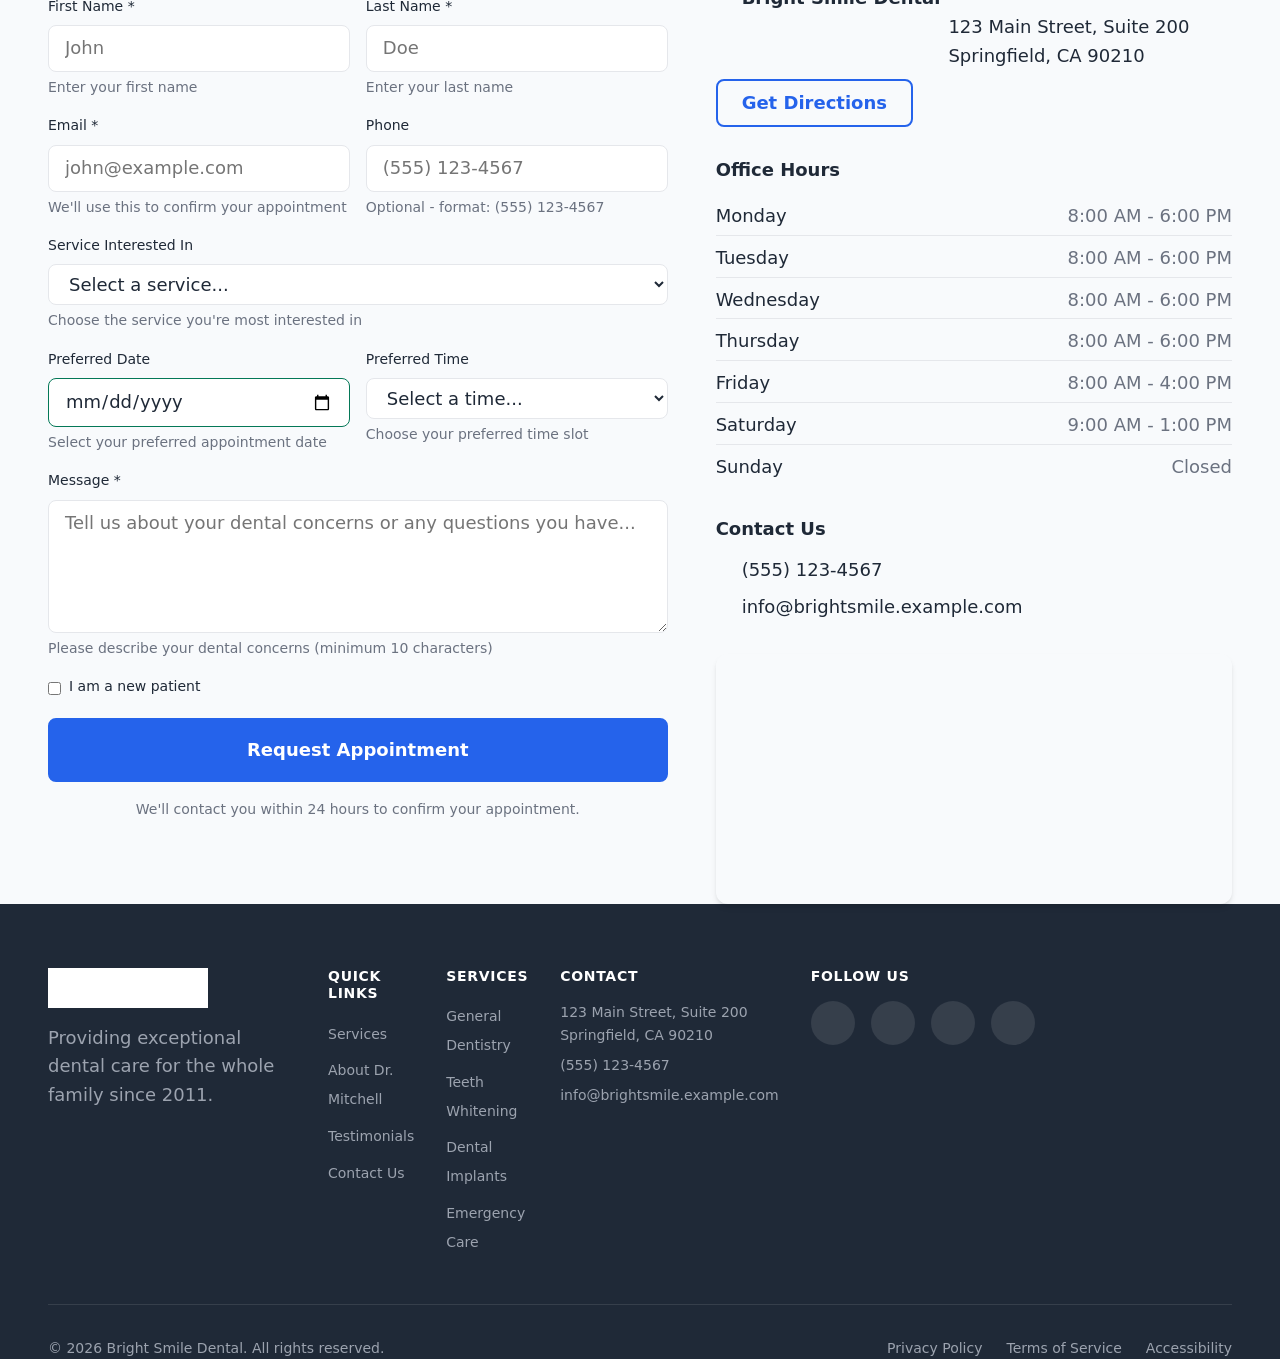
==== commit 38009a84: "feat: add FAQ schema markup and enhance form accessibility with hints Co-authored-by: aider (openai/" ====
--- a/index.html
+++ b/index.html
@@ -12,7 +12,7 @@
   <meta property="og:title" content="Bright Smile Dental - Your Trusted Family Dentist">
   <meta property="og:description" content="Professional dental care for the whole family. Book your appointment today.">
   <meta property="og:type" content="website">
-  <meta property="og:url" content="https://brightsmile.example.com">
+  <meta property="og:url" content="https://magnusengbot.github.io/dentist-landing">
   <meta property="og:image" content="images/hero/og-placeholder.svg">
   <meta property="og:site_name" content="Bright Smile Dental">
   
@@ -31,7 +31,7 @@
   <link rel="stylesheet" href="css/styles.css">
   
   <!-- Canonical URL -->
-  <link rel="canonical" href="https://brightsmile.example.com/">
+  <link rel="canonical" href="https://magnusengbot.github.io/dentist-landing/">
   
   <!-- JSON-LD Structured Data for Local Business (Dentist) -->
   <script type="application/ld+json">
@@ -40,7 +40,7 @@
     "@type": "Dentist",
     "name": "Bright Smile Dental",
     "description": "Professional dental care for the whole family. Offering general dentistry, cosmetic procedures, dental implants, orthodontics, and emergency services.",
-    "url": "https://brightsmile.example.com",
+    "url": "https://magnusengbot.github.io/dentist-landing",
     "telephone": "+1-555-123-4567",
     "email": "info@brightsmile.example.com",
     "address": {
@@ -77,7 +77,7 @@
       }
     ],
     "priceRange": "$$",
-    "image": "https://brightsmile.example.com/images/hero/og-placeholder.svg",
+    "image": "https://magnusengbot.github.io/dentist-landing/images/hero/og-placeholder.svg",
     "sameAs": [
       "https://facebook.com/brightsmile",
       "https://instagram.com/brightsmile",
@@ -134,6 +134,56 @@
     }
   }
   </script>
+
+  <!-- FAQ Schema for SEO -->
+  <script type="application/ld+json">
+  {
+    "@context": "https://schema.org",
+    "@type": "FAQPage",
+    "mainEntity": [
+      {
+        "@type": "Question",
+        "name": "Do you accept my insurance?",
+        "acceptedAnswer": {
+          "@type": "Answer",
+          "text": "We work with most major dental insurance providers. Please call us at (555) 123-4567 to verify if we accept your specific plan."
+        }
+      },
+      {
+        "@type": "Question",
+        "name": "Do you offer same-day appointments?",
+        "acceptedAnswer": {
+          "@type": "Answer",
+          "text": "Yes! We offer same-day appointments for urgent dental needs. Call us today to schedule."
+        }
+      },
+      {
+        "@type": "Question",
+        "name": "Is the office COVID-19 safe?",
+        "acceptedAnswer": {
+          "@type": "Answer",
+          "text": "Absolutely! We follow all CDC guidelines and have enhanced safety protocols to protect you and our team."
+        }
+      },
+      {
+        "@type": "Question",
+        "name": "Do you treat children?",
+        "acceptedAnswer": {
+          "@type": "Answer",
+          "text": "Yes! We welcome patients of all ages, from infants to seniors. Our team is experienced in pediatric dentistry."
+        }
+      },
+      {
+        "@type": "Question",
+        "name": "What payment options do you accept?",
+        "acceptedAnswer": {
+          "@type": "Answer",
+          "text": "We accept most major credit cards, HSA/FSA funds, and offer flexible financing options through CareCredit."
+        }
+      }
+    ]
+  }
+  </script>
 </head>
 <body>
   <!-- Skip to main content link for accessibility -->
@@ -146,7 +196,7 @@
   <header id="header" class="header" role="banner">
     <div class="container">
       <nav class="nav" role="navigation" aria-label="Main navigation">
-        <a href="#" class="logo" aria-label="Bright Smile Dental - Home">
+        <a href="/" class="logo" aria-label="Bright Smile Dental - Home">
           <img src="images/logo.svg" alt="Bright Smile Dental logo" width="180" height="50">
         </a>
         
@@ -194,13 +244,13 @@
             <svg class="icon" aria-hidden="true" width="16" height="16">
               <use href="images/icons/clock.svg#icon"></use>
             </svg>
-            Same-Day Appointments
+            Same-Day Appointments Available
           </span>
           <span class="badge">
             <svg class="icon" aria-hidden="true" width="16" height="16">
               <use href="images/icons/shield.svg#icon"></use>
             </svg>
-            COVID-19 Safe
+            COVID-19 Safe Environment
           </span>
         </div>
       </div>
@@ -317,7 +367,7 @@
             </div>
             <h3>Crowns & Bridges</h3>
             <p>Custom-fitted crowns and bridges to restore damaged or missing teeth with natural-looking results.</p>
-            <a href="#contact" class="service-link">Learn More</a>
+            <a href="#contact" class="service-link" aria-label="Learn more about Crowns and Bridges">Learn More</a>
           </article>
         </div>
       </div>
@@ -536,8 +586,10 @@
                     placeholder="John"
                     minlength="2"
                     maxlength="50"
-                    aria-describedby="firstName-error"
+                    aria-describedby="firstName-error firstName-hint"
+                    aria-invalid="false"
                   >
+                  <span id="firstName-hint" class="form-hint">Enter your first name</span>
                   <span id="firstName-error" class="form-error" role="alert" aria-live="polite"></span>
                 </div>
                 <div class="form-group">
@@ -551,8 +603,10 @@
                     placeholder="Doe"
                     minlength="2"
                     maxlength="50"
-                    aria-describedby="lastName-error"
+                    aria-describedby="lastName-error lastName-hint"
+                    aria-invalid="false"
                   >
+                  <span id="lastName-hint" class="form-hint">Enter your last name</span>
                   <span id="lastName-error" class="form-error" role="alert" aria-live="polite"></span>
                 </div>
               </div>
@@ -567,8 +621,10 @@
                     required 
                     autocomplete="email" 
                     placeholder="john@example.com"
-                    aria-describedby="email-error"
+                    aria-describedby="email-error email-hint"
+                    aria-invalid="false"
                   >
+                  <span id="email-hint" class="form-hint">We'll use this to confirm your appointment</span>
                   <span id="email-error" class="form-error" role="alert" aria-live="polite"></span>
                 </div>
                 <div class="form-group">
@@ -579,8 +635,9 @@
                     name="phone" 
                     autocomplete="tel" 
                     placeholder="(555) 123-4567"
-                    pattern="[0-9\(\)\-\s\+]*"
+                    pattern="[0-9]{3}[-. ]?[0-9]{3}[-. ]?[0-9]{4}"
                     aria-describedby="phone-error phone-hint"
+                    aria-invalid="false"
                   >
                   <span id="phone-hint" class="form-hint">Optional - format: (555) 123-4567</span>
                   <span id="phone-error" class="form-error" role="alert" aria-live="polite"></span>
@@ -589,7 +646,7 @@
               
               <div class="form-group">
                 <label for="service">Service Interested In</label>
-                <select id="service" name="service" aria-describedby="service-hint">
+                <select id="service" name="service" aria-describedby="service-hint service-error" aria-invalid="false">
                   <option value="">Select a service...</option>
                   <option value="general">General Dentistry & Checkup</option>
                   <option value="whitening">Teeth Whitening</option>
@@ -600,6 +657,7 @@
                   <option value="other">Other / Not Sure</option>
                 </select>
                 <span id="service-hint" class="form-hint">Choose the service you're most interested in</span>
+                <span id="service-error" class="form-error" role="alert" aria-live="polite"></span>
               </div>
               
               <div class="form-row">
@@ -609,19 +667,22 @@
                     type="date" 
                     id="preferredDate" 
                     name="preferredDate"
-                    aria-describedby="date-hint"
+                    aria-describedby="date-hint date-error"
+                    aria-invalid="false"
                   >
                   <span id="date-hint" class="form-hint">Select your preferred appointment date</span>
+                  <span id="date-error" class="form-error" role="alert" aria-live="polite"></span>
                 </div>
                 <div class="form-group">
                   <label for="preferredTime">Preferred Time</label>
-                  <select id="preferredTime" name="preferredTime" aria-describedby="time-hint">
+                  <select id="preferredTime" name="preferredTime" aria-describedby="time-hint time-error" aria-invalid="false">
                     <option value="">Select a time...</option>
                     <option value="morning">Morning (8am - 12pm)</option>
                     <option value="afternoon">Afternoon (12pm - 5pm)</option>
                     <option value="flexible">I'm Flexible</option>
                   </select>
                   <span id="time-hint" class="form-hint">Choose your preferred time slot</span>
+                  <span id="time-error" class="form-error" role="alert" aria-live="polite"></span>
                 </div>
               </div>
               
@@ -636,6 +697,7 @@
                   maxlength="1000"
                   placeholder="Tell us about your dental concerns or any questions you have..."
                   aria-describedby="message-error message-hint"
+                  aria-invalid="false"
                 ></textarea>
                 <span id="message-hint" class="form-hint">Please describe your dental concerns (minimum 10 characters)</span>
                 <span id="message-error" class="form-error" role="alert" aria-live="polite"></span>
@@ -675,7 +737,8 @@
               <a href="https://maps.google.com/?q=123+Main+Street+Springfield+CA+90210" 
                  target="_blank" 
                  rel="noopener noreferrer" 
-                 class="btn btn--secondary">
+                 class="btn btn--secondary"
+                 aria-label="Get Directions to our office (opens in new tab)">
                 Get Directions
               </a>
             </div>
@@ -766,7 +829,7 @@
         
         <!-- Footer Brand -->
         <div class="footer-brand">
-          <a href="#" class="footer-logo" aria-label="Bright Smile Dental - Home">
+          <a href="/" class="footer-logo" aria-label="Bright Smile Dental - Home">
             <img src="images/logo.svg" alt="Bright Smile Dental" width="180" height="50">
           </a>
           <p class="footer-tagline">
@@ -810,22 +873,22 @@
         <div class="footer-social">
           <h3>Follow Us</h3>
           <div class="social-links">
-            <a href="https://facebook.com/brightsmile" target="_blank" rel="noopener noreferrer" aria-label="Follow us on Facebook">
+            <a href="https://facebook.com/brightsmile" target="_blank" rel="noopener noreferrer" aria-label="Follow us on Facebook (opens in new tab)">
               <svg class="icon" aria-hidden="true" width="24" height="24">
                 <use href="images/icons/facebook.svg#icon"></use>
               </svg>
             </a>
-            <a href="https://instagram.com/brightsmile" target="_blank" rel="noopener noreferrer" aria-label="Follow us on Instagram">
+            <a href="https://instagram.com/brightsmile" target="_blank" rel="noopener noreferrer" aria-label="Follow us on Instagram (opens in new tab)">
               <svg class="icon" aria-hidden="true" width="24" height="24">
                 <use href="images/icons/instagram.svg#icon"></use>
               </svg>
             </a>
-            <a href="https://twitter.com/brightsmile" target="_blank" rel="noopener noreferrer" aria-label="Follow us on Twitter">
+            <a href="https://twitter.com/brightsmile" target="_blank" rel="noopener noreferrer" aria-label="Follow us on Twitter (opens in new tab)">
               <svg class="icon" aria-hidden="true" width="24" height="24">
                 <use href="images/icons/twitter.svg#icon"></use>
               </svg>
             </a>
-            <a href="https://linkedin.com/company/brightsmile" target="_blank" rel="noopener noreferrer" aria-label="Follow us on LinkedIn">
+            <a href="https://linkedin.com/company/brightsmile" target="_blank" rel="noopener noreferrer" aria-label="Follow us on LinkedIn (opens in new tab)">
               <svg class="icon" aria-hidden="true" width="24" height="24">
                 <use href="images/icons/linkedin.svg#icon"></use>
               </svg>
@@ -852,4 +915,4 @@
   <!-- Scripts -->
   <script src="js/main.js" defer></script>
 </body>
-</html>+</html>
